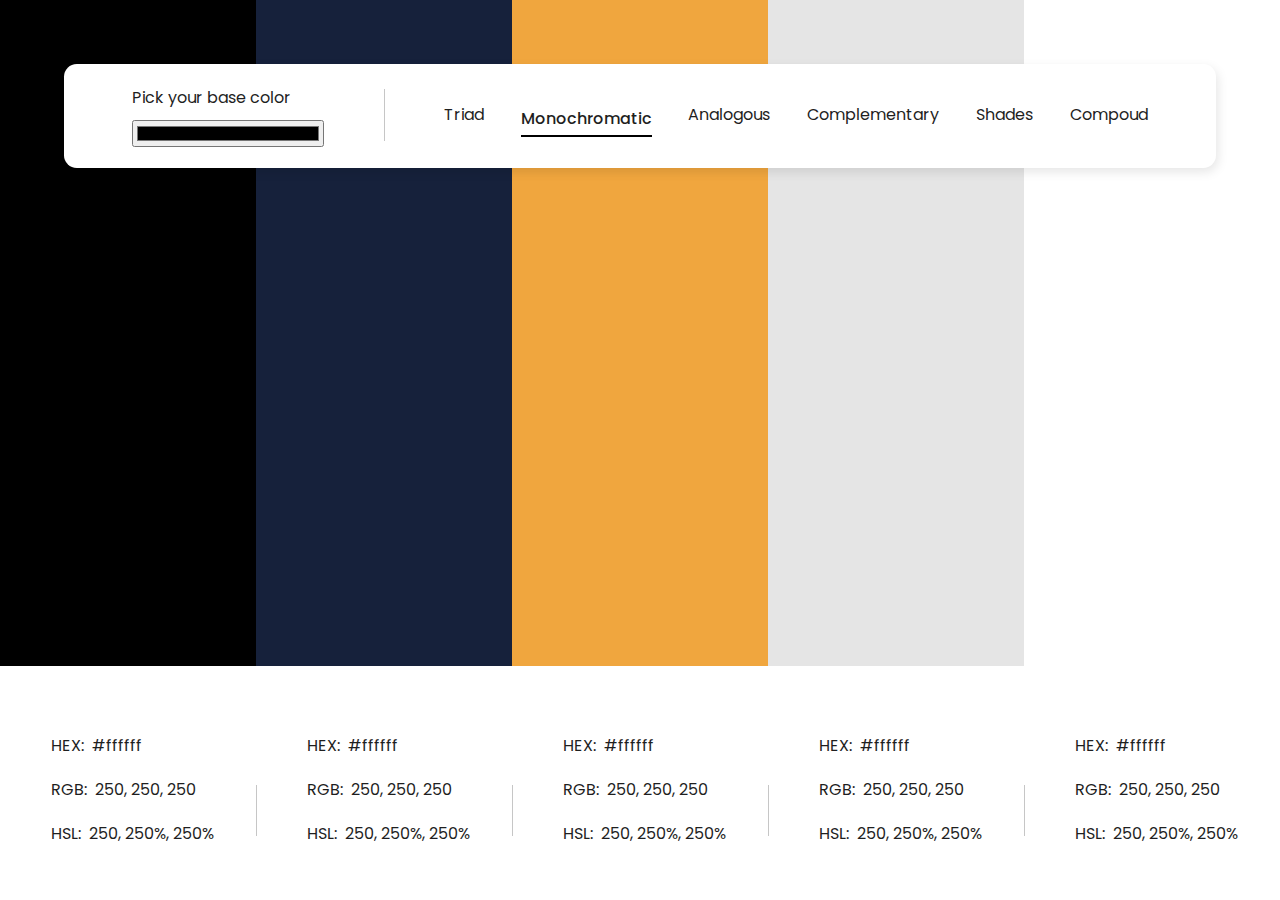
==== Color pallete/index.html @ 2244a59f "base color changes based on input" ====
<!DOCTYPE html>
<html lang="en">
  <head>
    <meta charset="UTF-8" />
    <meta http-equiv="X-UA-Compatible" content="IE=edge" />
    <meta name="viewport" content="width=device-width, initial-scale=1.0" />
    <link rel="stylesheet" href="style.css" />
    <title>Color pallete</title>
  </head>
  <body>
    <header>
      <div id="pickColor">
        <p>Pick your base color</p>
        <input type="color" name="" id="" />
      </div>
      <div id="dividerHeader"></div>
      <ul>
        <li>Triad</li>
        <li class="selected">Monochromatic</li>
        <li>Analogous</li>
        <li>Complementary</li>
        <li>Shades</li>
        <li>Compoud</li>
      </ul>
    </header>
    <main>
      <div class="column">
        <div class="color" id="color1"></div>
        <div class="codes">
          <div class="codeLine">
            <p class="title">HEX:</p>
            <p class="value">#ffffff</p>
          </div>
          <div class="codeLine">
            <p class="title">RGB:</p>
            <p class="value rgb">250, 250, 250</p>
          </div>
          <div class="codeLine">
            <p class="title">HSL:</p>
            <p class="value hsl">250, 250%, 250%</p>
          </div>
        </div>
      </div>
      <div class="column">
        <div class="color" id="color2"></div>
        <div class="codes">
          <div class="codeLine">
            <p class="title">HEX:</p>
            <p class="value">#ffffff</p>
          </div>
          <div class="codeLine">
            <p class="title">RGB:</p>
            <p class="value">250, 250, 250</p>
          </div>
          <div class="codeLine">
            <p class="title">HSL:</p>
            <p class="value">250, 250%, 250%</p>
          </div>
        </div>
        <div class="divider"></div>
      </div>
      <div class="column">
        <div class="color" id="color3"></div>
        <div class="codes">
          <div class="codeLine">
            <p class="title">HEX:</p>
            <p class="value hex" id="hex">#ffffff</p>
          </div>
          <div class="codeLine">
            <p class="title">RGB:</p>
            <p class="value rgb" id="rgb">250, 250, 250</p>
          </div>
          <div class="codeLine">
            <p class="title">HSL:</p>
            <p class="value hsl" id="hsl">250, 250%, 250%</p>
          </div>
        </div>
        <div class="divider"></div>
      </div>
      <div class="column">
        <div class="color" id="color4"></div>
        <div class="codes">
          <div class="codeLine">
            <p class="title">HEX:</p>
            <p class="value">#ffffff</p>
          </div>
          <div class="codeLine">
            <p class="title">RGB:</p>
            <p class="value">250, 250, 250</p>
          </div>
          <div class="codeLine">
            <p class="title">HSL:</p>
            <p class="value">250, 250%, 250%</p>
          </div>
        </div>
        <div class="divider"></div>
      </div>
      <div class="column">
        <div class="color" id="color5"></div>
        <div class="codes">
          <div class="codeLine">
            <p class="title">HEX:</p>
            <p class="value">#ffffff</p>
          </div>
          <div class="codeLine">
            <p class="title">RGB:</p>
            <p class="value">250, 250, 250</p>
          </div>
          <div class="codeLine">
            <p class="title">HSL:</p>
            <p class="value">250, 250%, 250%</p>
          </div>
        </div>
        <div class="divider"></div>
      </div>
    </main>
  </body>
  <script src="script.js"></script>
</html>
---- Color pallete/style.css ----
@import url("https://fonts.googleapis.com/css2?family=Poppins:ital,wght@0,100;0,200;0,300;0,400;0,500;0,600;0,700;0,800;1,100;1,200;1,300;1,400;1,500;1,600;1,700&display=swap");

body {
  margin: 0;
  font-family: "poppins";
  font-size: 1rem;
  font-weight: 400;
  color: #1f1f1f;
}

/* HEADER */
header {
  display: flex;
  justify-content: space-around;
  position: absolute;
  width: 84vw;
  background-color: white;
  top: 5vw;
  left: 5vw;
  align-items: center;
  padding: 1vw 3vw 1.2vw;
  border-radius: 1vw;
  box-shadow: rgba(0, 0, 0, 0.1) 2px 4px 11px 0px;
}
input {
  width: 15vw;
}

header > div > p {
  margin-top: 4px;
  margin-bottom: 10px;
}
#dividerHeader {
  width: 0.06vw;
  height: 4vw;
  background-color: #c6c6c6;
}
ul {
  display: flex;
  justify-content: space-between;
  list-style: none;
  text-decoration: none;
  width: 55vw;
  padding-left: 0;
  margin-top: 2vw;
}

main {
  display: grid;
  grid-template-columns: 1fr 1fr 1fr 1fr 1fr;
}

li {
  cursor: pointer;
}
.column {
  height: 100vh;
}

.color {
  height: 74vh;
}

.codes {
  height: 26vh;
  display: flex;
  flex-direction: column;
  justify-content: center;
  margin-left: 4vw;
}

.codeLine {
  display: flex;
  margin-bottom: -1vw;
}
#color1 {
  background-color: #000000;
}

#color2 {
  background-color: #16213b;
}

#color3 {
  background-color: #f0a63e;
}

#color4 {
  background-color: #e5e5e5;
}
#color5 {
  background-color: #ffffff;
}

.value {
  margin-left: 0.6vw;
}

.divider {
  width: 0.06vw;
  height: 4vw;
  background-color: #c6c6c6;
  margin-top: -9vw;
}

.selected {
  font-weight: 500;
  margin-top: 0.3vw;
  position: relative;
  padding-bottom: 0.3vw;
  border-bottom: 2px solid black;
}

.underline {
  display: block;
  position: absolute;
  width: auto;
  height: 0.2vw;
  background-color: #000000;
}
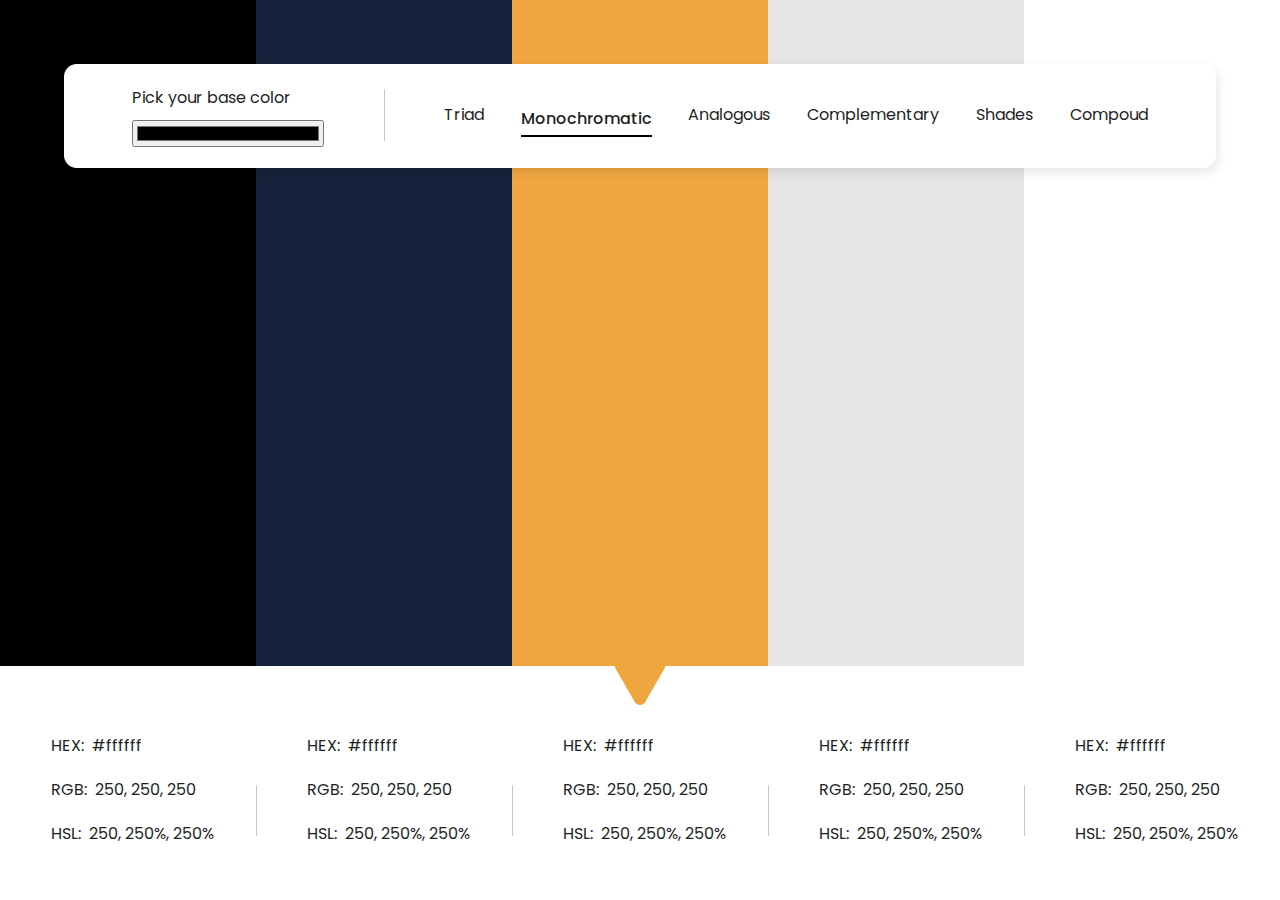
==== commit 69028c1d: "fully working, colors of details changing" ====
--- a/Color pallete/index.html
+++ b/Color pallete/index.html
@@ -29,15 +29,15 @@
         <div class="codes">
           <div class="codeLine">
             <p class="title">HEX:</p>
-            <p class="value">#ffffff</p>
+            <p class="value firstHex">#ffffff</p>
           </div>
           <div class="codeLine">
             <p class="title">RGB:</p>
-            <p class="value rgb">250, 250, 250</p>
+            <p class="value firstRgb">250, 250, 250</p>
           </div>
           <div class="codeLine">
             <p class="title">HSL:</p>
-            <p class="value hsl">250, 250%, 250%</p>
+            <p class="value firstHsl">250, 250%, 250%</p>
           </div>
         </div>
       </div>
@@ -46,33 +46,36 @@
         <div class="codes">
           <div class="codeLine">
             <p class="title">HEX:</p>
-            <p class="value">#ffffff</p>
+            <p class="value secondHex">#ffffff</p>
           </div>
           <div class="codeLine">
             <p class="title">RGB:</p>
-            <p class="value">250, 250, 250</p>
+            <p class="value secondRgb">250, 250, 250</p>
           </div>
           <div class="codeLine">
             <p class="title">HSL:</p>
-            <p class="value">250, 250%, 250%</p>
+            <p class="value secondHsl">250, 250%, 250%</p>
           </div>
         </div>
         <div class="divider"></div>
       </div>
       <div class="column">
-        <div class="color" id="color3"></div>
+        <div class="color" id="currentColor"></div>
+        <svg width="52" height="45" viewBox="0 0 52 45" fill="none" xmlns="http://www.w3.org/2000/svg">
+          <path id="thePath" d="M31.1961 42C28.8867 46 23.1132 46 20.8038 42L1.75128 9C-0.558119 5 2.32864 5.04179e-06 6.94744 4.638e-06L45.0526 1.30675e-06C49.6714 9.02958e-07 52.5581 5 50.2487 9L31.1961 42Z" fill="#F0A63E" />
+        </svg>
         <div class="codes">
           <div class="codeLine">
             <p class="title">HEX:</p>
-            <p class="value hex" id="hex">#ffffff</p>
+            <p class="value currentHex" id="hex">#ffffff</p>
           </div>
           <div class="codeLine">
             <p class="title">RGB:</p>
-            <p class="value rgb" id="rgb">250, 250, 250</p>
+            <p class="value currentRgb" id="rgb">250, 250, 250</p>
           </div>
           <div class="codeLine">
             <p class="title">HSL:</p>
-            <p class="value hsl" id="hsl">250, 250%, 250%</p>
+            <p class="value currentHsl" id="hsl">250, 250%, 250%</p>
           </div>
         </div>
         <div class="divider"></div>
@@ -82,15 +85,15 @@
         <div class="codes">
           <div class="codeLine">
             <p class="title">HEX:</p>
-            <p class="value">#ffffff</p>
+            <p class="value fourthHex">#ffffff</p>
           </div>
           <div class="codeLine">
             <p class="title">RGB:</p>
-            <p class="value">250, 250, 250</p>
+            <p class="value fourthRgb">250, 250, 250</p>
           </div>
           <div class="codeLine">
             <p class="title">HSL:</p>
-            <p class="value">250, 250%, 250%</p>
+            <p class="value fourthHsl">250, 250%, 250%</p>
           </div>
         </div>
         <div class="divider"></div>
@@ -100,15 +103,15 @@
         <div class="codes">
           <div class="codeLine">
             <p class="title">HEX:</p>
-            <p class="value">#ffffff</p>
+            <p class="value fifthHex">#ffffff</p>
           </div>
           <div class="codeLine">
             <p class="title">RGB:</p>
-            <p class="value">250, 250, 250</p>
+            <p class="value fifthRgb">250, 250, 250</p>
           </div>
           <div class="codeLine">
             <p class="title">HSL:</p>
-            <p class="value">250, 250%, 250%</p>
+            <p class="value fifthHsl">250, 250%, 250%</p>
           </div>
         </div>
         <div class="divider"></div>
--- a/Color pallete/style.css
+++ b/Color pallete/style.css
@@ -81,7 +81,7 @@
   background-color: #16213b;
 }
 
-#color3 {
+#currentColor {
   background-color: #f0a63e;
 }
 
@@ -118,3 +118,9 @@
   height: 0.2vw;
   background-color: #000000;
 }
+
+svg {
+  position: absolute;
+  margin: -0.5vw 8vw;
+  fill: #ffffff;
+}
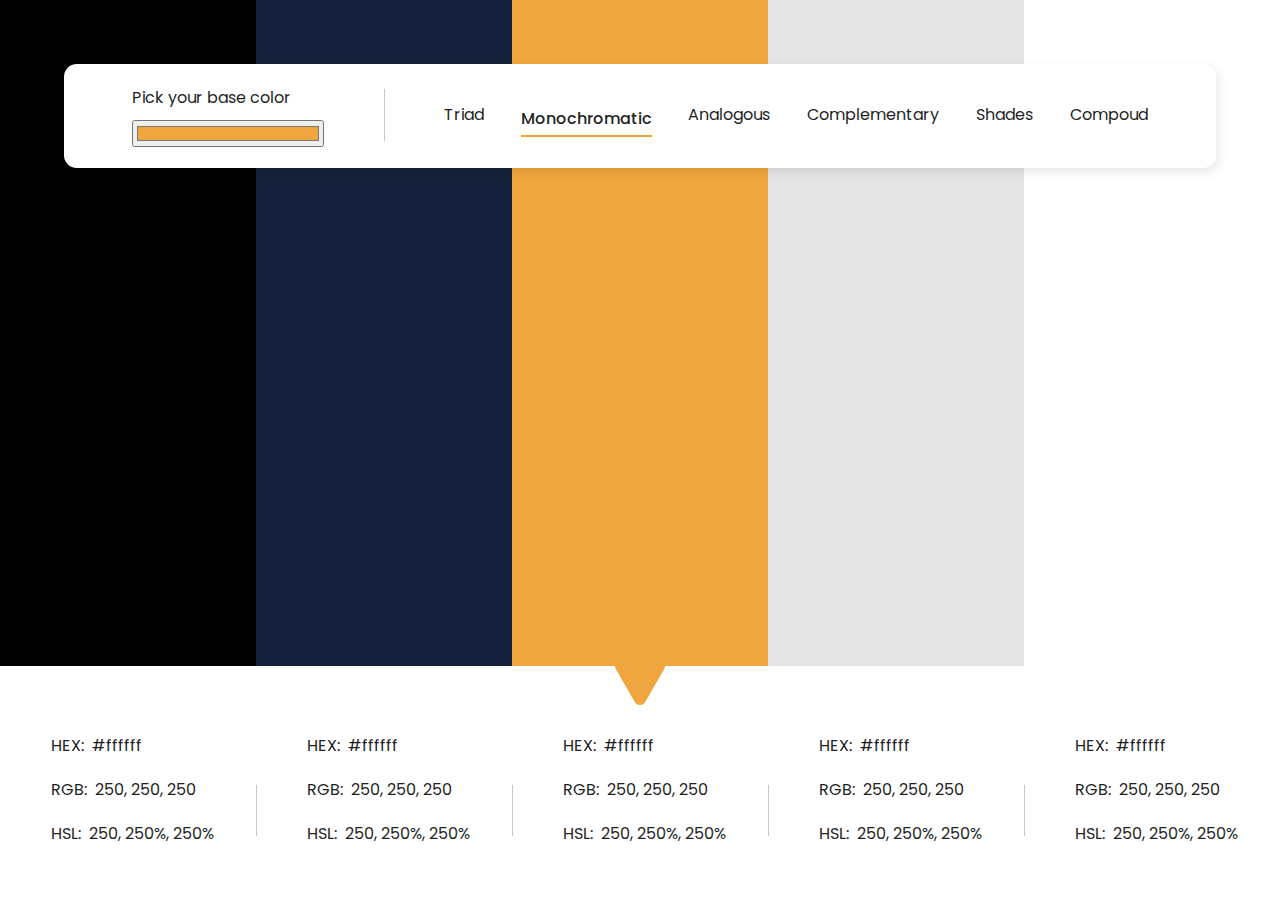
==== commit 570fe9de: "input value changed to orange" ====
--- a/Color pallete/index.html
+++ b/Color pallete/index.html
@@ -11,7 +11,7 @@
     <header>
       <div id="pickColor">
         <p>Pick your base color</p>
-        <input type="color" name="" id="" />
+        <input type="color" name="" id="" value="#F0A63E" />
       </div>
       <div id="dividerHeader"></div>
       <ul>
--- a/Color pallete/style.css
+++ b/Color pallete/style.css
@@ -108,7 +108,7 @@
   margin-top: 0.3vw;
   position: relative;
   padding-bottom: 0.3vw;
-  border-bottom: 2px solid black;
+  border-bottom: 2px solid #f0a63e;
 }
 
 .underline {
